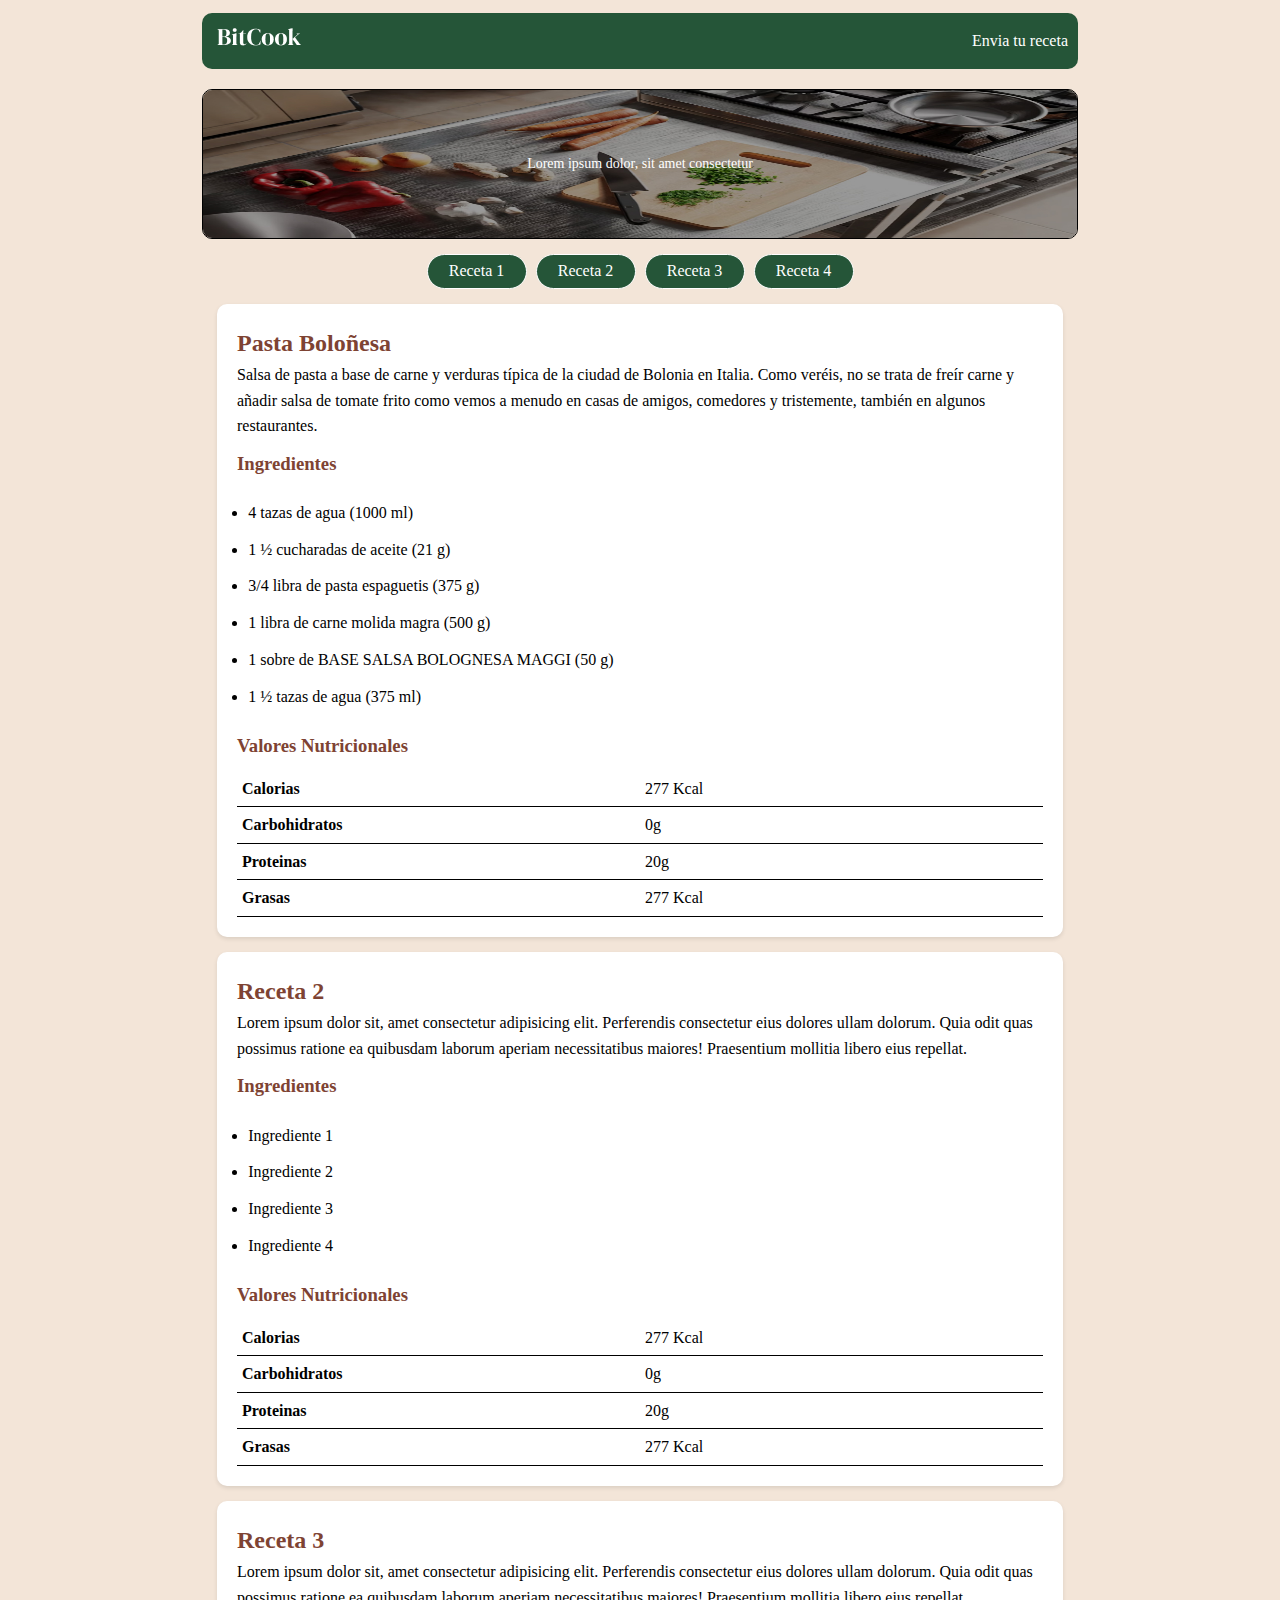
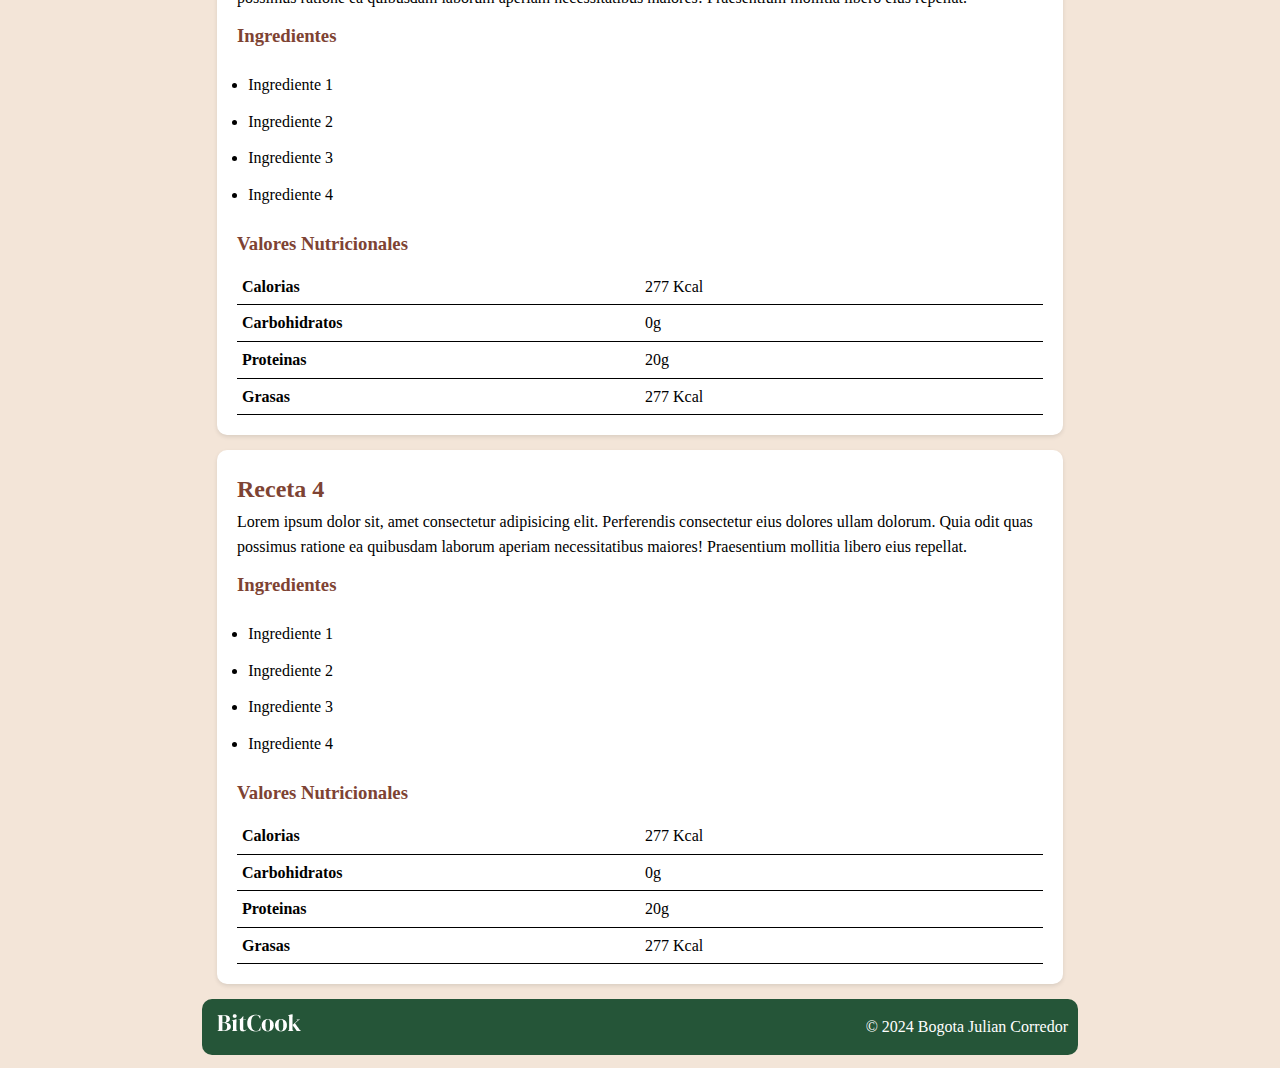
==== index.html @ 84a3e3f4 "AddRecipe" ====
<!DOCTYPE html>
<html lang="en">
  <head>
    <meta charset="UTF-8" />
    <meta name="viewport" content="width=device-width, initial-scale=1.0" />
    <link rel="preconnect" href="https://fonts.googleapis.com" />
    <link rel="preconnect" href="https://fonts.gstatic.com" crossorigin />
    <link
      href="https://fonts.googleapis.com/css2?family=DM+Sans:ital,opsz,wght@0,9..40,100..1000;1,9..40,100..1000&display=swap"
      rel="stylesheet"
    />
    <link rel="stylesheet" type="text/css" href="css/style.css" />
    <title>Document</title>
  </head>
  <body>
    <div class="container">
      <header class="header">
        <div class="logo">
          <img src="img/img2.png" alt="BitCook Logo" />
        </div>
        <p class="pie-pagina">Envia tu receta</p>
      </header>

      <div class="imga" id="im">
        <img src="img/hero.jpg" alt="Cooking ingredients" />
        <div class="text">Lorem ipsum dolor, sit amet consectetur</div>
      </div>

      <nav >
        <ul id="first">
          <li class="uno"><a href="#receta1">Receta 1</a></li>
          <li class="uno"><a href="#receta2">Receta 2</a></li>
          <li class="uno"><a href="#receta3">Receta 3</a></li>
          <li class="uno"><a href="#receta4">Receta 4</a></li>
        </ul>
      </nav>

      <main>
        <section class="receta receta1" id="receta1">
          <a href="pagina1.html">
          <h2>Pasta Boloñesa</h2>
          </a>
          <p>
            Salsa de pasta a base de carne y verduras típica de la ciudad de Bolonia en Italia. Como veréis, no se trata de freír carne
            y añadir salsa de tomate frito como vemos a menudo en casas de amigos, comedores y tristemente, también en algunos restaurantes.
          </p>
          <div>
            <h3>Ingredientes</h3>
            <ul>
              <li>4 tazas de agua (1000 ml)</li>
              <li>1 ½ cucharadas de aceite (21 g)</li>
              <li>3/4 libra de pasta espaguetis (375 g)</li>
              <li>1 libra de carne molida magra (500 g)</li>
              <li>1 sobre de BASE SALSA BOLOGNESA MAGGI (50 g)</li>
              <li>1 ½ tazas de agua (375 ml)</li>
            </ul>
          </div>
          <div>
            <h3>Valores Nutricionales</h3>
            <table class="valores-nutricionales">
              <tr>
                <th>Calorias</th>
                <td>277 Kcal</td>
              </tr>
              <tr>
                <th>Carbohidratos</th>
                <td>0g</td>
              </tr>
              <tr>
                <th>Proteinas</th>
                <td>20g</td>
              </tr>
              <tr>
                <th>Grasas</th>
                <td>277 Kcal</td>
              </tr>
            </table>
          </div>
        </section>

        <section class="receta receta2" id="receta2">
          <h2>Receta 2</h2>
          <p>
            Lorem ipsum dolor sit, amet consectetur adipisicing elit. Perferendis
            consectetur eius dolores ullam dolorum. Quia odit quas possimus
            ratione ea quibusdam laborum aperiam necessitatibus maiores!
            Praesentium mollitia libero eius repellat.
          </p>
          <div>
            <h3>Ingredientes</h3>
            <ul>
              <li>Ingrediente 1</li>
              <li>Ingrediente 2</li>
              <li>Ingrediente 3</li>
              <li>Ingrediente 4</li>
            </ul>
          </div>

          <div>
            <h3>Valores Nutricionales</h3>
            <table class="valores-nutricionales">
              <tr>
                <th>Calorias</th>
                <td>277 Kcal</td>
              </tr>
              <tr>
                <th>Carbohidratos</th>
                <td>0g</td>
              </tr>
              <tr>
                <th>Proteinas</th>
                <td>20g</td>
              </tr>
              <tr>
                <th>Grasas</th>
                <td>277 Kcal</td>
              </tr>
            </table>
          </div>
        </section>

        <section class="receta receta3" id="receta3">
          <h2>Receta 3</h2>
          <p>
            Lorem ipsum dolor sit, amet consectetur adipisicing elit. Perferendis
            consectetur eius dolores ullam dolorum. Quia odit quas possimus
            ratione ea quibusdam laborum aperiam necessitatibus maiores!
            Praesentium mollitia libero eius repellat.
          </p>
          <div>
            <h3>Ingredientes</h3>
            <ul>
              <li>Ingrediente 1</li>
              <li>Ingrediente 2</li>
              <li>Ingrediente 3</li>
              <li>Ingrediente 4</li>
            </ul>
          </div>
          <div>
            <h3>Valores Nutricionales</h3>
            <table class="valores-nutricionales">
              <tr>
                <th>Calorias</th>
                <td>277 Kcal</td>
              </tr>
              <tr>
                <th>Carbohidratos</th>
                <td>0g</td>
              </tr>
              <tr>
                <th>Proteinas</th>
                <td>20g</td>
              </tr>
              <tr>
                <th>Grasas</th>
                <td>277 Kcal</td>
              </tr>
            </table>
          </div>
        </section>
      </main>

      <section class="receta receta4" id="receta4">
        <h2>Receta 4</h2>
        <p>
          Lorem ipsum dolor sit, amet consectetur adipisicing elit. Perferendis
          consectetur eius dolores ullam dolorum. Quia odit quas possimus
          ratione ea quibusdam laborum aperiam necessitatibus maiores!
          Praesentium mollitia libero eius repellat.
        </p>
        <div>
          <h3>Ingredientes</h3>
          <ul>
            <li>Ingrediente 1</li>
            <li>Ingrediente 2</li>
            <li>Ingrediente 3</li>
            <li>Ingrediente 4</li>
          </ul>
        </div>

        <div>
          <h3>Valores Nutricionales</h3>
          <table class="valores-nutricionales">
            <tr>
              <th>Calorias</th>
              <td>277 Kcal</td>
            </tr>
            <tr>
              <th>Carbohidratos</th>
              <td>0g</td>
            </tr>
            <tr>
              <th>Proteinas</th>
              <td>20g</td>
            </tr>
            <tr>
              <th>Grasas</th>
              <td>277 Kcal</td>
            </tr>
          </table>
        </div>
      </section>

      

      <footer>
        <div class="logo">
          <img src="img/img2.png" alt="BitCook" />
        </div>
        <p class="pie-pagina">© 2024 Bogota Julian Corredor</p>
      </footer>
    </div>

    <button id="backToTop">^</button>

    <script src="js/app.js"></script>
  </body>
</html>
---- css/style.css ----
* {
    margin: 0;
    padding: 0;
    box-sizing: border-box;
}

html {
    scroll-behavior: smooth;
}

body {
    background-color: #f3e5d8;
    font-family: "DM Serif Display", serif;
    line-height: 1.6;
}

:root {
    --primary-color: #255538;
    --secondary-color: #7e4333;
    --bg-color: #f3e5d8;
    --text-color: #ffffff;
    --border-radius: 10px;
}


h1 {
    background-color: green;
    color: var(--text-color);
    padding: 10px;
}

h2 {
    color: var(--secondary-color);
}

h2:hover{
    text-decoration: underline;
}

h3 {
    color: var(--secondary-color);
    padding-top: 10px;
    padding-bottom: 10px;
}

.header, footer {
    background-color: var(--primary-color);
    padding: 10px;
    border-radius: var(--border-radius);
    margin: 5px 0;
    display: flex;
    justify-content: space-between;
    align-items: center;
}

/* .header{
    position: sticky;
    top: 0;
    z-index: 2;
} */

.container {
    /* border: 1px solid; */
    padding: 8px 12px;
    max-width: 900px;
    margin: 0 auto;
    background-color: var(--bg-color);
}

.imga {
    display: flex;
    position: relative;
    border: 1px solid black;
    border-radius: var(--border-radius);
    height: 150px;
    margin-top: 20px;
    overflow: hidden;
    max-width: 100%;
    margin-bottom: 15px;
}

.imga img {
    width: 100%;
    height: auto;
    display: block;
}

nav ul {
    display: flex;
    justify-content: center;
    list-style-type: none;
    gap: 9px;
}

.uno {
    margin: 0;
    border: 1px solid;
    height: 35px;
    width: 100px;
    display: flex;
    justify-content: center;
    align-items: center;
    border-radius: 20px;
    background-color: var(--primary-color);
    color: var(--text-color);
    text-align: center;
}

a{
    color: var(--text-color);
    text-decoration: none;
}

a:hover {
    text-decoration: underline;
}

li {
    margin: 0.7rem;
}

.text {
    position: absolute;
    top: 50%;
    left: 50%;
    transform: translate(-50%, -50%);
    color: var(--text-color);
    font-size: 14px;
    padding: 10px;
    text-align: center;/* Para mejor legibilidad */
    border-radius: var(--border-radius);
}


.valores-nutricionales{
    width: 100%;
    border-collapse: collapse;
    table-layout: fixed;
    border-collapse: collapse;
    
}
td, th {
    border-bottom: 1px solid #000;
    padding: 5px;
    text-align: left;
}

.logo {
    margin: 5px;
}

.receta1, .receta2, .receta3, .receta4 {
    background-color: var(--text-color);
    padding: 20px;
    margin: 15px;
    border: none;
    border-radius: var(--border-radius);
    box-shadow: 0 2px 4px rgba(0, 0, 0, 0.1);
}

.pie-pagina {
    display: flex;
    align-items: center;
    color: var(--text-color);
}


#backToTop {
    position: fixed;
    bottom: 20px;
    right: 20px;
    padding: 10px 20px;
    background-color: #0a21a5;
    color: #fff;
    border: none;
    border-radius: 5px;
    cursor: pointer;
    display: none;
}



#backToTop:hover {
    background-color: #555;
}


@media screen and (max-width: 600px) {
    #im{
        display: none;
    }
    .imga img{
        display: none;
    }

    #first, .uno{
        flex-direction: column; 
        text-align: center;
        width: 100%;
        font-size: 25px;
        margin-top: 10px;
    }

    .uno{
        padding: 20px;
    }

    h2{
        font-size: 40px;
        text-wrap: balance;
    }

    .valores-nutricionales td {
        text-align: right;
        text-wrap: balance;
    }

    #backToTop{
        background-color: transparent;
        color: green;    
    }
}
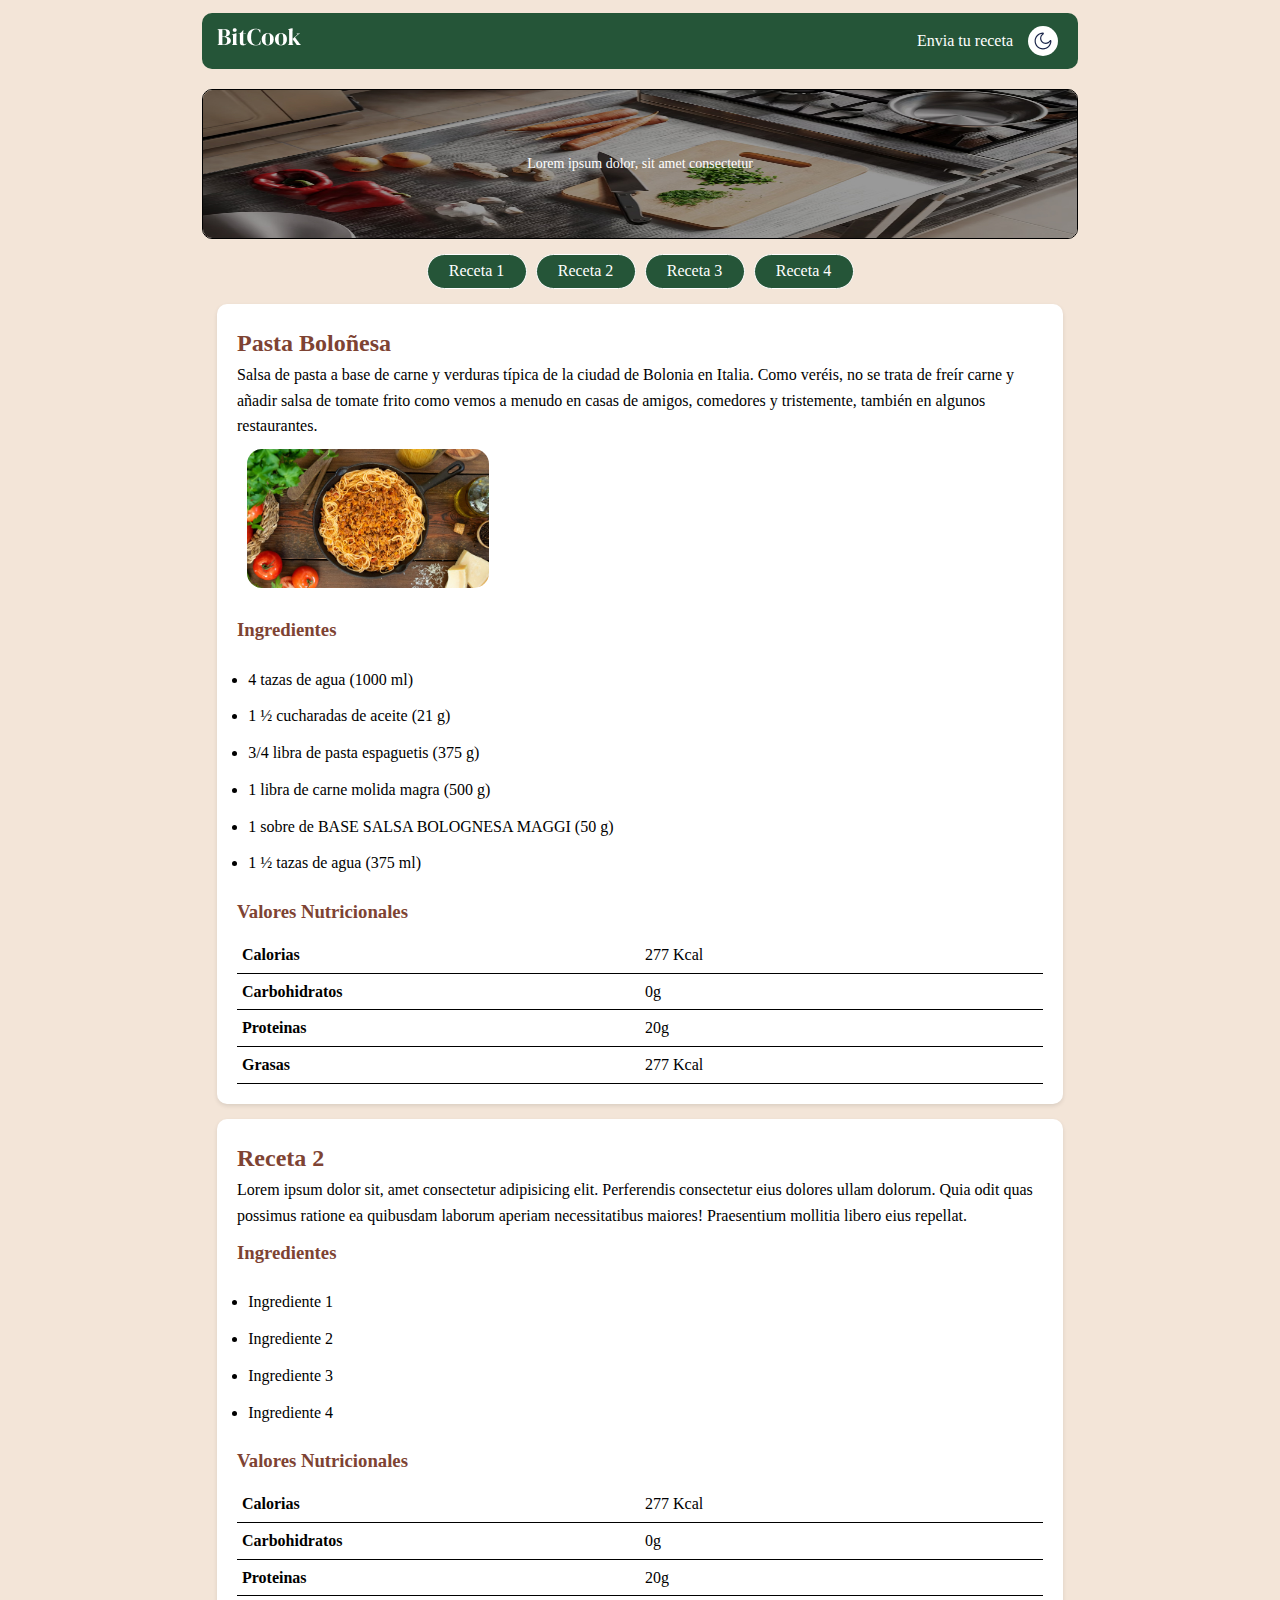
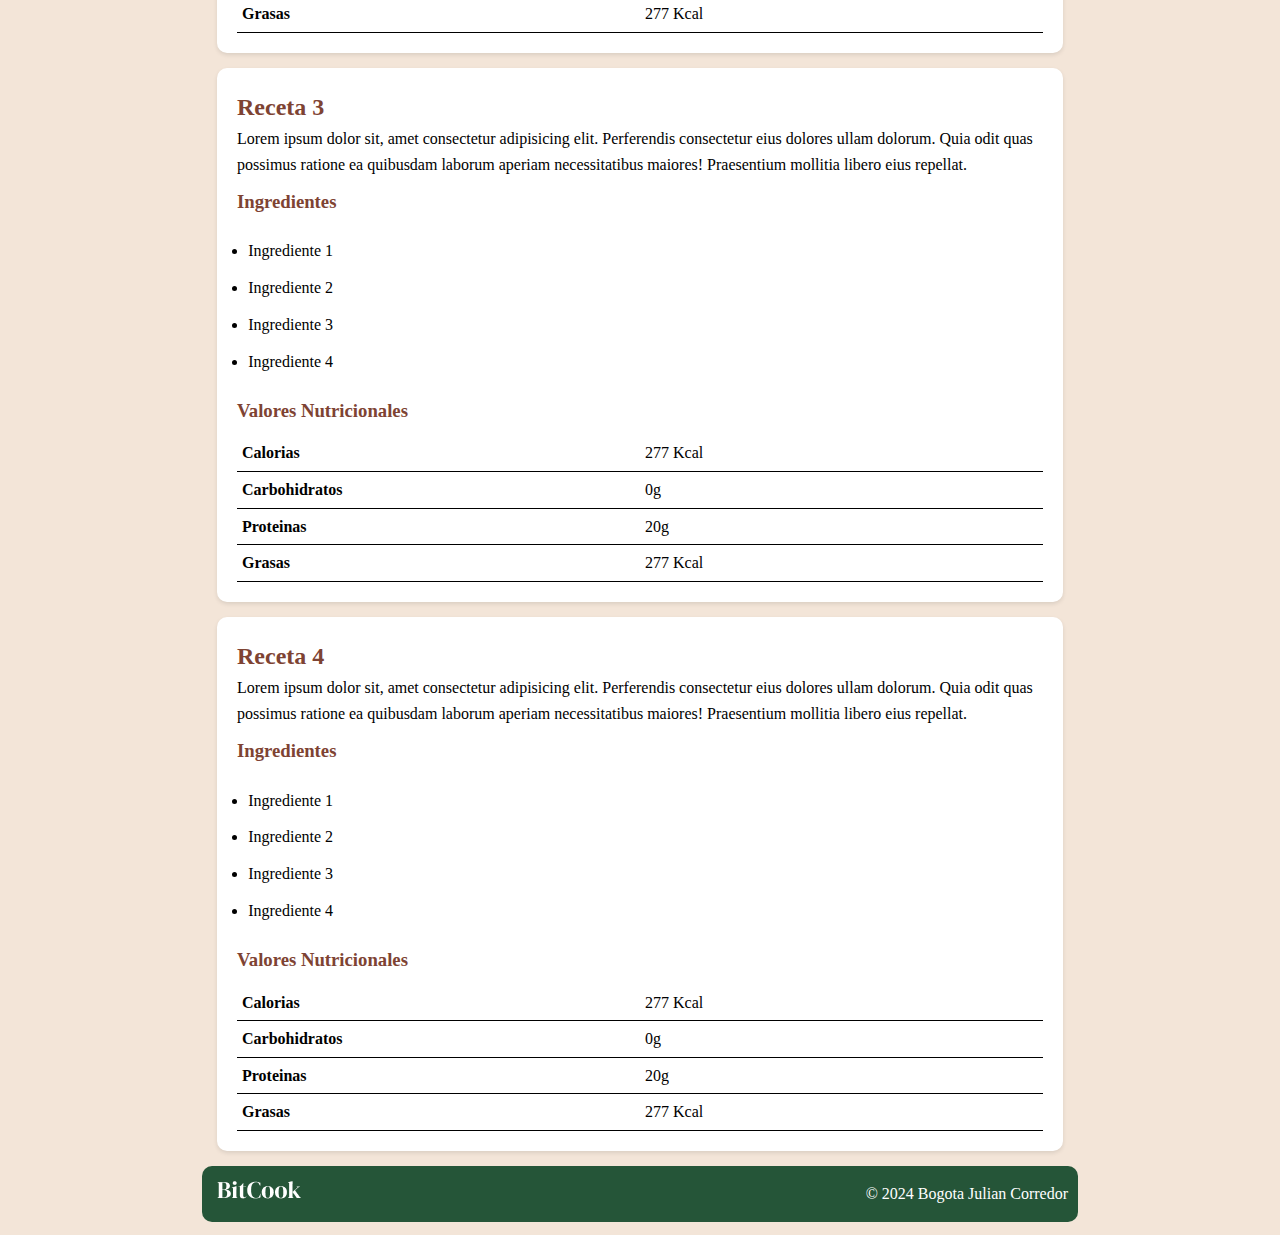
==== commit 776d503c: "Responsive Tablet-Mobile" ====
--- a/index.html
+++ b/index.html
@@ -15,10 +15,13 @@
   <body>
     <div class="container">
       <header class="header">
-        <div class="logo">
+        <div class="logo">   
           <img src="img/img2.png" alt="BitCook Logo" />
         </div>
-        <p class="pie-pagina">Envia tu receta</p>
+        <div class="icon">
+        <p class="header-pagina">Envia tu receta</p>
+        <img class="luna"src="img/untitled.svg" alt="">
+        </div>
       </header>
 
       <div class="imga" id="im">
@@ -44,6 +47,9 @@
             Salsa de pasta a base de carne y verduras típica de la ciudad de Bolonia en Italia. Como veréis, no se trata de freír carne
             y añadir salsa de tomate frito como vemos a menudo en casas de amigos, comedores y tristemente, también en algunos restaurantes.
           </p>
+          <div id="img">
+            <img src="img/pasta.jpg" alt="Receta Pasta">
+          </div>
           <div>
             <h3>Ingredientes</h3>
             <ul>
--- a/css/style.css
+++ b/css/style.css
@@ -60,6 +60,31 @@
     z-index: 2;
 } */
 
+
+.icon{
+    display: flex;
+    justify-content: space-between;
+    align-items: center;
+    gap: 15px;
+}
+
+
+ .icon .luna{
+    display: flex;
+    justify-content: space-between;
+    height: 30px;
+    width: 30px;
+    background-color: var(--text-color);
+    border-radius: 50%;
+    margin-right: 10px;
+    
+}
+
+.icon .header-pagina{
+    color: var(--text-color);
+}
+
+
 .container {
     /* border: 1px solid; */
     padding: 8px 12px;
@@ -86,6 +111,12 @@
     display: block;
 }
 
+#img img{
+    width:30%;
+    height: 50%;
+    border-radius: 15px;
+    margin: 10px;
+}
 nav ul {
     display: flex;
     justify-content: center;
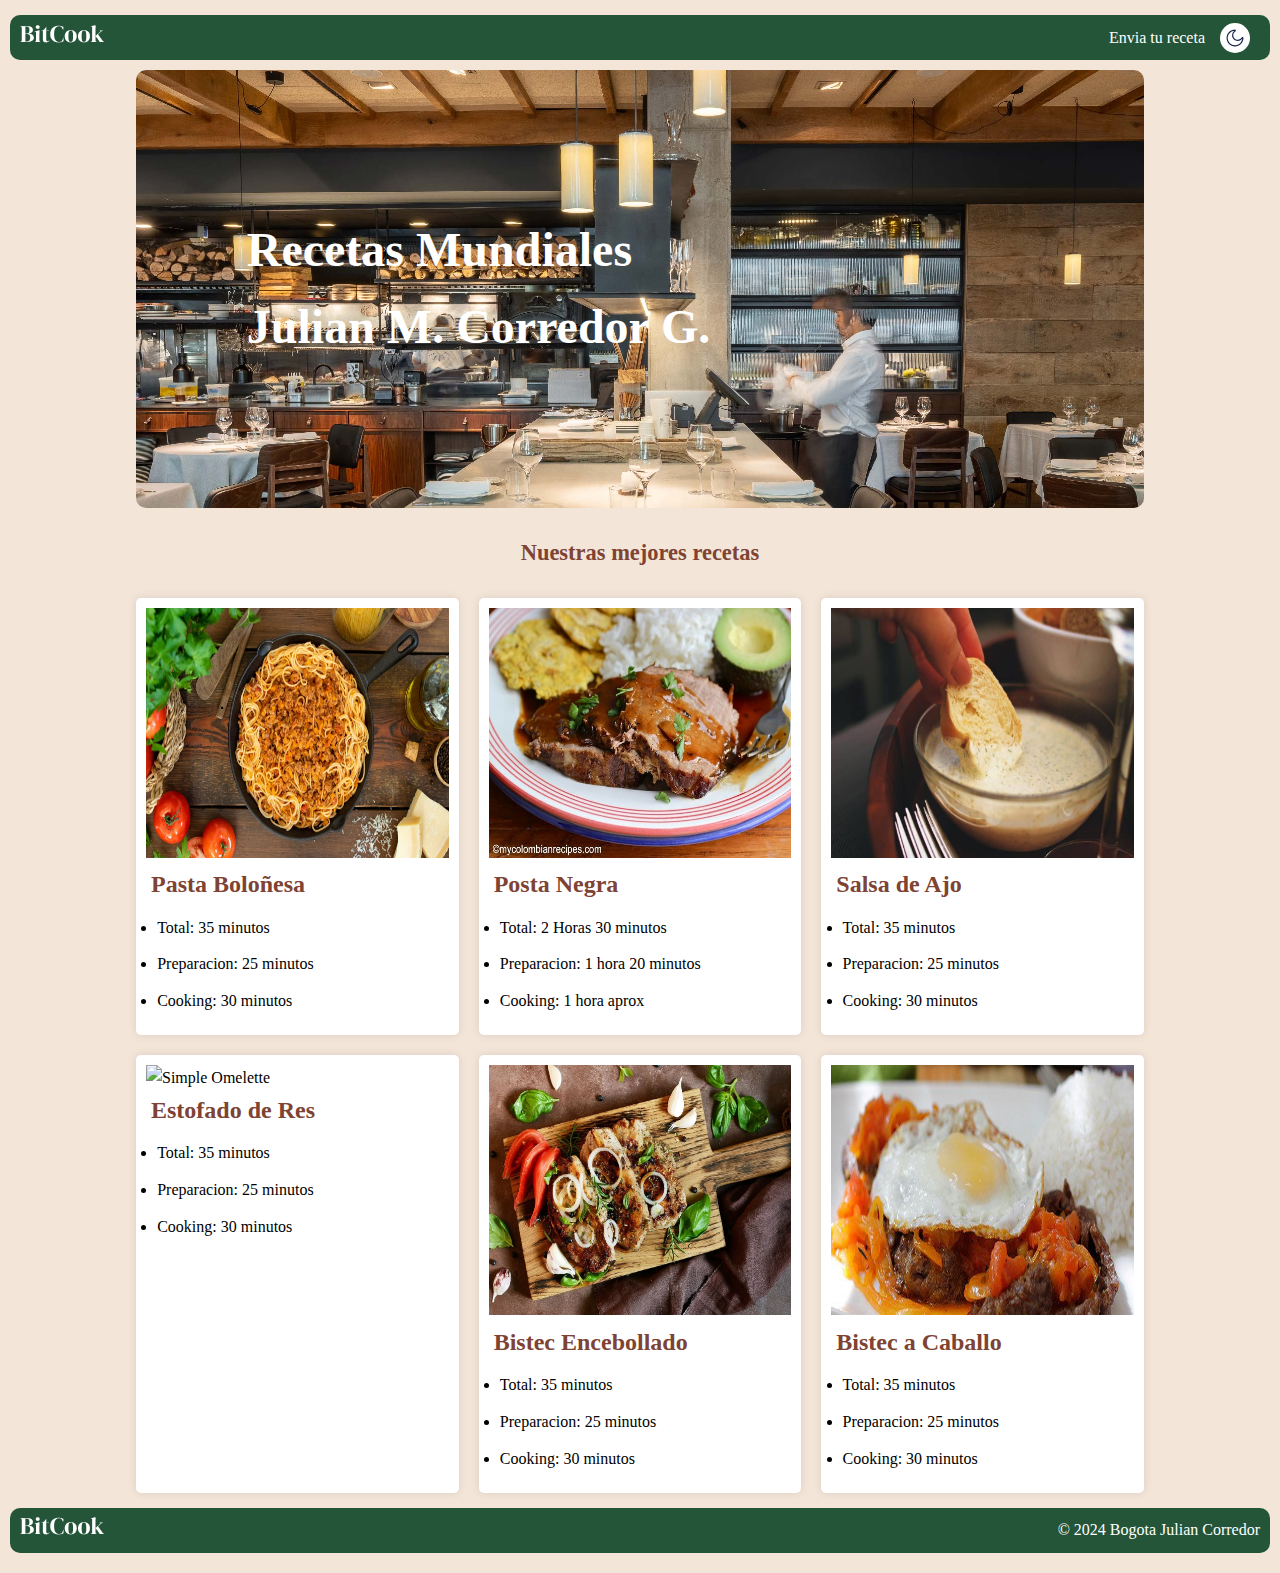
==== commit 75873e0b: "new Index/Responsive index, add recipes photos" ====
--- a/index.html
+++ b/index.html
@@ -1,224 +1,111 @@
 <!DOCTYPE html>
 <html lang="en">
-  <head>
-    <meta charset="UTF-8" />
-    <meta name="viewport" content="width=device-width, initial-scale=1.0" />
+<head>
+    <meta charset="UTF-8">
+    <meta name="viewport" content="width=device-width, initial-scale=1.0">
     <link rel="preconnect" href="https://fonts.googleapis.com" />
     <link rel="preconnect" href="https://fonts.gstatic.com" crossorigin />
     <link
       href="https://fonts.googleapis.com/css2?family=DM+Sans:ital,opsz,wght@0,9..40,100..1000;1,9..40,100..1000&display=swap"
       rel="stylesheet"
     />
-    <link rel="stylesheet" type="text/css" href="css/style.css" />
-    <title>Document</title>
-  </head>
+    <title>Recetas Mundiales JMCG</title>
+    <link rel="stylesheet" href="css/styles.css">
+ </head>
   <body>
-    <div class="container">
-      <header class="header">
-        <div class="logo">   
-          <img src="img/img2.png" alt="BitCook Logo" />
-        </div>
-        <div class="icon">
-        <p class="header-pagina">Envia tu receta</p>
-        <img class="luna"src="img/untitled.svg" alt="">
-        </div>
-      </header>
-
-      <div class="imga" id="im">
-        <img src="img/hero.jpg" alt="Cooking ingredients" />
-        <div class="text">Lorem ipsum dolor, sit amet consectetur</div>
-      </div>
-
-      <nav >
-        <ul id="first">
-          <li class="uno"><a href="#receta1">Receta 1</a></li>
-          <li class="uno"><a href="#receta2">Receta 2</a></li>
-          <li class="uno"><a href="#receta3">Receta 3</a></li>
-          <li class="uno"><a href="#receta4">Receta 4</a></li>
-        </ul>
-      </nav>
-
-      <main>
-        <section class="receta receta1" id="receta1">
-          <a href="pagina1.html">
-          <h2>Pasta Boloñesa</h2>
-          </a>
-          <p>
-            Salsa de pasta a base de carne y verduras típica de la ciudad de Bolonia en Italia. Como veréis, no se trata de freír carne
-            y añadir salsa de tomate frito como vemos a menudo en casas de amigos, comedores y tristemente, también en algunos restaurantes.
-          </p>
-          <div id="img">
-            <img src="img/pasta.jpg" alt="Receta Pasta">
-          </div>
-          <div>
-            <h3>Ingredientes</h3>
-            <ul>
-              <li>4 tazas de agua (1000 ml)</li>
-              <li>1 ½ cucharadas de aceite (21 g)</li>
-              <li>3/4 libra de pasta espaguetis (375 g)</li>
-              <li>1 libra de carne molida magra (500 g)</li>
-              <li>1 sobre de BASE SALSA BOLOGNESA MAGGI (50 g)</li>
-              <li>1 ½ tazas de agua (375 ml)</li>
-            </ul>
-          </div>
-          <div>
-            <h3>Valores Nutricionales</h3>
-            <table class="valores-nutricionales">
-              <tr>
-                <th>Calorias</th>
-                <td>277 Kcal</td>
-              </tr>
-              <tr>
-                <th>Carbohidratos</th>
-                <td>0g</td>
-              </tr>
-              <tr>
-                <th>Proteinas</th>
-                <td>20g</td>
-              </tr>
-              <tr>
-                <th>Grasas</th>
-                <td>277 Kcal</td>
-              </tr>
-            </table>
-          </div>
+    <div id="grid-container">
+        <header class="header">
+            <div class="logo">
+                <a href="index.html">
+                  <img src="img/img2.png" alt="BitCook Logo" />
+                </a>
+              </div>
+              <div class="icon">
+                <a href="">
+                <p class="header-pagina">Envia tu receta</p>
+                </a>
+                <img id="luna" src="img/untitled.svg" alt="" />
+              </div>
+        </header>
+        <section>
+            <div id="img-principal">
+                <h1>Recetas Mundiales <br> Julian M. Corredor G.</h1>
+            </div>
         </section>
-
-        <section class="receta receta2" id="receta2">
-          <h2>Receta 2</h2>
-          <p>
-            Lorem ipsum dolor sit, amet consectetur adipisicing elit. Perferendis
-            consectetur eius dolores ullam dolorum. Quia odit quas possimus
-            ratione ea quibusdam laborum aperiam necessitatibus maiores!
-            Praesentium mollitia libero eius repellat.
-          </p>
-          <div>
-            <h3>Ingredientes</h3>
-            <ul>
-              <li>Ingrediente 1</li>
-              <li>Ingrediente 2</li>
-              <li>Ingrediente 3</li>
-              <li>Ingrediente 4</li>
-            </ul>
-          </div>
-
-          <div>
-            <h3>Valores Nutricionales</h3>
-            <table class="valores-nutricionales">
-              <tr>
-                <th>Calorias</th>
-                <td>277 Kcal</td>
-              </tr>
-              <tr>
-                <th>Carbohidratos</th>
-                <td>0g</td>
-              </tr>
-              <tr>
-                <th>Proteinas</th>
-                <td>20g</td>
-              </tr>
-              <tr>
-                <th>Grasas</th>
-                <td>277 Kcal</td>
-              </tr>
-            </table>
-          </div>
-        </section>
-
-        <section class="receta receta3" id="receta3">
-          <h2>Receta 3</h2>
-          <p>
-            Lorem ipsum dolor sit, amet consectetur adipisicing elit. Perferendis
-            consectetur eius dolores ullam dolorum. Quia odit quas possimus
-            ratione ea quibusdam laborum aperiam necessitatibus maiores!
-            Praesentium mollitia libero eius repellat.
-          </p>
-          <div>
-            <h3>Ingredientes</h3>
-            <ul>
-              <li>Ingrediente 1</li>
-              <li>Ingrediente 2</li>
-              <li>Ingrediente 3</li>
-              <li>Ingrediente 4</li>
-            </ul>
-          </div>
-          <div>
-            <h3>Valores Nutricionales</h3>
-            <table class="valores-nutricionales">
-              <tr>
-                <th>Calorias</th>
-                <td>277 Kcal</td>
-              </tr>
-              <tr>
-                <th>Carbohidratos</th>
-                <td>0g</td>
-              </tr>
-              <tr>
-                <th>Proteinas</th>
-                <td>20g</td>
-              </tr>
-              <tr>
-                <th>Grasas</th>
-                <td>277 Kcal</td>
-              </tr>
-            </table>
-          </div>
-        </section>
-      </main>
-
-      <section class="receta receta4" id="receta4">
-        <h2>Receta 4</h2>
-        <p>
-          Lorem ipsum dolor sit, amet consectetur adipisicing elit. Perferendis
-          consectetur eius dolores ullam dolorum. Quia odit quas possimus
-          ratione ea quibusdam laborum aperiam necessitatibus maiores!
-          Praesentium mollitia libero eius repellat.
-        </p>
-        <div>
-          <h3>Ingredientes</h3>
-          <ul>
-            <li>Ingrediente 1</li>
-            <li>Ingrediente 2</li>
-            <li>Ingrediente 3</li>
-            <li>Ingrediente 4</li>
-          </ul>
-        </div>
-
-        <div>
-          <h3>Valores Nutricionales</h3>
-          <table class="valores-nutricionales">
-            <tr>
-              <th>Calorias</th>
-              <td>277 Kcal</td>
-            </tr>
-            <tr>
-              <th>Carbohidratos</th>
-              <td>0g</td>
-            </tr>
-            <tr>
-              <th>Proteinas</th>
-              <td>20g</td>
-            </tr>
-            <tr>
-              <th>Grasas</th>
-              <td>277 Kcal</td>
-            </tr>
-          </table>
-        </div>
-      </section>
-
-      
-
-      <footer>
-        <div class="logo">
-          <img src="img/img2.png" alt="BitCook" />
-        </div>
-        <p class="pie-pagina">© 2024 Bogota Julian Corredor</p>
-      </footer>
+        <article>
+            <div class="art">
+                <h3>Nuestras mejores recetas</h3>
+            </div>
+        </article>
+        
+        <main class="recipes">  
+            <div class="recipe-list">
+                <div class="recipe-card1">
+                    <img src="img/pasta.jpg" alt="Simple Omelette">
+                    <a href="pagina1.html">
+                    <h2>Pasta Boloñesa</h2>
+                    </a>
+                    <li>Total: 35 minutos</li>
+                    <li>Preparacion: 25 minutos</li>
+                    <li>Cooking: 30 minutos</li>
+                </div>
+                
+                <div class="recipe-card2">
+                    <img src="img/Posta-Negra.jpg" alt="Simple Omelette">
+                    <a href="">
+                    <h2>Posta Negra</h2>
+                    </a>
+                    <li>Total: 2 Horas 30 minutos</li>
+                    <li>Preparacion: 1 hora 20 minutos</li>
+                    <li>Cooking: 1 hora aprox</li>
+                </div>
+                <div class="recipe-card3">
+                    <img src="img/garlic-sauce.jpg" alt="Simple Omelette">
+                    <a href="">
+                    <h2>Salsa de Ajo</h2>
+                    </a>
+                    <li>Total: 35 minutos</li>
+                    <li>Preparacion: 25 minutos</li>
+                    <li>Cooking: 30 minutos</li>
+                </div>
+                <div class="recipe-card4">
+                    <img src="img/Estofado-de-Carne-Beef.webp" alt="Simple Omelette">
+                    <a href="">
+                    <h2>Estofado de Res</h2>
+                    </a>
+                    <li>Total: 35 minutos</li>
+                    <li>Preparacion: 25 minutos</li>
+                    <li>Cooking: 30 minutos</li>
+                </div>
+                <div class="recipe-card5">
+                    <img src="img/capon-relleno.webp" alt="Simple Omelette">
+                    <a href="">
+                    <h2>Bistec Encebollado</h2>
+                    </a>
+                    <li>Total: 35 minutos</li>
+                    <li>Preparacion: 25 minutos</li>
+                    <li>Cooking: 30 minutos</li>
+                </div>
+                <div class="recipe-card6">
+                    <img src="img/Bistec-a-caballo.jpg" alt="Simple Omelette">
+                    <a href="">
+                    <h2>Bistec a Caballo</h2>
+                    </a>
+                    <li>Total: 35 minutos</li>
+                    <li>Preparacion: 25 minutos</li>
+                    <li>Cooking: 30 minutos</li>
+                </div>
+            </div>
+        </main>
+        <footer>
+            <div class="logo">
+                <img src="img/img2.png" alt="BitCook" />
+              </div>
+              <p class="pie-pagina">© 2024 Bogota Julian Corredor</p>
+        </footer>
     </div>
 
-    <button id="backToTop">^</button>
-
     <script src="js/app.js"></script>
+    <script src="js/modes.js"></script>
   </body>
-</html>
+</html> --- a/css/styles.css
+++ b/css/styles.css
@@ -0,0 +1,305 @@
+*{
+    box-sizing: border-box;
+    margin: 0;
+}
+
+html {
+    scroll-behavior: smooth;
+}
+
+body {
+    background-color: var(--bg-color);
+    font-family: "DM Serif Display", serif;
+    line-height: 1.6;
+}
+:root {
+    --primary-color: #255538;
+    --secondary-color: #7e4333;
+    --bg-color: #f3e5d8;
+    --text-color: #ffffff;
+    --p-color: #000000;
+    --border-radius: 10px;
+    --li-color: #000000;
+    --header-color:#ffffff;
+    --pie-color:#ffffff;
+    --backToTop: #255538;
+    --icon-color: #ffffff;
+    --uno-color: #ffffff;
+    --inst-color: #F7F0F4;
+}
+
+.dark-mode{
+    --bg-color: #000000;
+    --text-color: #2f2f2f;
+    --secondary-color : #ffffff;
+    --p-color : #ffffff;
+    --li-color: #ffffff;
+    --header-color: #ffffff;
+    --pie-color:#ffffff;
+    --backToTop: #ffffff;
+    --icon-color: #ffffff;
+    --uno-color: #ffffff;
+    --inst-color: #4E4D4E;
+}
+h1 {
+    color: var(--header-color);
+    padding: 10px;
+}
+
+h2 {
+    color: var(--secondary-color);
+    padding-left: 5px;
+}
+
+h2:hover{
+    text-decoration: underline;
+}
+
+h3 {
+    color: var(--secondary-color);
+    padding-top: 10px;
+    padding-bottom: 10px;
+}
+
+#grid-container{
+    display: grid;
+    
+    /* background-color: rgb(97, 124, 231); */
+    grid-template-columns: 1fr 1fr 1fr ;
+    grid-template-rows: 60px 1fr 30px 1fr 1fr 60px;
+
+    margin: 10px;
+}
+p{
+    color: var(--p-color);
+}
+.header, footer {
+    grid-area: 1/1/1/6;
+    background-color: var(--primary-color);
+    padding: 10px;
+    border-radius: var(--border-radius);
+    margin: 5px 0;
+    display: flex;
+    justify-content: space-between;
+    align-items: center;
+    margin-bottom: 10px;
+}
+
+/* .header{
+    position: sticky;
+    top: 0;
+    z-index: 2;
+} */
+
+.header-pagina{
+    color: var(--header-color);
+}
+
+.icon{
+    display: flex;
+    justify-content: space-between;
+    align-items: center;
+    gap: 15px;
+}
+
+
+ .icon #luna{
+    display: flex;
+    justify-content: space-between;
+    height: 30px;
+    width: 30px;
+    background-color: var(--icon-color);
+    border-radius: 50%;
+    margin-right: 10px;
+    
+}
+
+
+header nav ul{
+    list-style: none;
+    display: flex;
+    padding: 0;
+    gap: 20px;
+
+}
+
+section{
+
+    background-image: url("../../img/pp.jpg");
+    background-size:cover;
+    background-repeat: no-repeat;
+    border-radius: 10px;
+    grid-area: 2/1/3/5;
+    margin-left: 10%;
+    margin-right: 10%;
+    margin-bottom: 30px ;
+    display: flex;
+    font-size:x-large;
+    align-items:normal;
+}
+
+#img-principal{
+    margin-left: 10%;
+    margin-right: 10%;
+    background-image: url("../hero.jpg");
+    background-repeat: no-repeat;
+    display: flex;
+    align-items: center;
+    
+}
+
+article{
+    grid-area: 3/1/3/4;
+    margin-left: 10%;
+    margin-right: 10%;
+    font-size:larger;
+    display: flex;
+    align-items: center;
+    justify-content: center;
+   
+}
+
+main{
+    grid-area: 4/1/6/5;
+    margin-top: 20px;
+    margin-bottom: 10px;
+    margin-left: 10%;
+    margin-right: 10%;
+}
+
+
+a{
+    color: var(--uno-color);
+    text-decoration: none;
+}
+
+a:hover {
+    text-decoration: underline;
+}
+
+li {
+    margin: 0.7rem;
+    color: var(--li-color);
+}
+
+
+
+
+/* .recipe-list {
+    display: grid;
+    /* grid-template-columns: 1fr 1fr 1fr;
+    grid-row: 1fr 1fr; */
+
+.recipe-list{
+    margin-top: 10px;
+    display: grid;
+    grid-template-columns: repeat(3, 1fr);
+    grid-template-rows: auto;
+    gap: 20px;
+
+}
+
+.recipe-list img{
+    width: 100%;
+    height: 250px;
+}
+
+.recipe-card1, .recipe-card2, .recipe-card3, .recipe-card4, .recipe-card5, .recipe-card6 {
+    background-color: var(--text-color);
+    padding: 10px;
+    border-radius: 5px;
+    box-shadow: 0 0 10px rgba(0, 0, 0, 0.1);
+}
+
+/* .recipe-card1{
+    grid-area: 4/1/1/4;
+}
+.recipe-card2{
+    grid-area: 4/2/2/4;
+}
+.recipe-card3{
+    grid-area: 4/3/3/4;
+}
+.recipe-card4{
+    grid-area: 6/1/5/1;
+}
+.recipe-card5{
+    grid-area: 5/2/2/5;
+}
+.recipe-card6{
+    grid-area: 5/3/6/5;
+} */
+
+
+footer{
+    grid-area: 6/1/6/6;
+
+}
+
+.pie-pagina {
+    display: flex;
+    align-items: center;
+    color: var(--pie-color);
+}
+
+
+@media screen and (max-width: 900px) {
+    
+    
+    #grid-container{
+        grid-template-columns: repeat(2, 1fr);
+        grid-template-rows: repeat(7,auto);
+        height: 100vh;
+        margin: 0px;
+        box-sizing: border-box;
+        
+        
+
+    }
+
+    section{
+        height: 100%;
+    }
+
+    article{
+        display: flex;
+        align-items: center;
+        justify-content: center;
+        font-size: medium;
+
+    }
+
+    main{
+        margin-top: 0;
+        .recipe-list{
+            grid-template-columns: repeat(2,1fr);
+        }
+
+        li{
+            font-size: small;
+        }
+        
+    }
+}
+
+@media screen and (max-width: 600px) {
+    #grid-container{
+        grid-template-columns: 1fr;
+        
+    }
+
+    article{
+        display: flex;
+        align-items: center;
+        padding-bottom: 5px;
+    }
+
+    main{
+        .recipe-list{
+            grid-template-columns: 1fr;
+            
+        }
+
+        
+    }
+}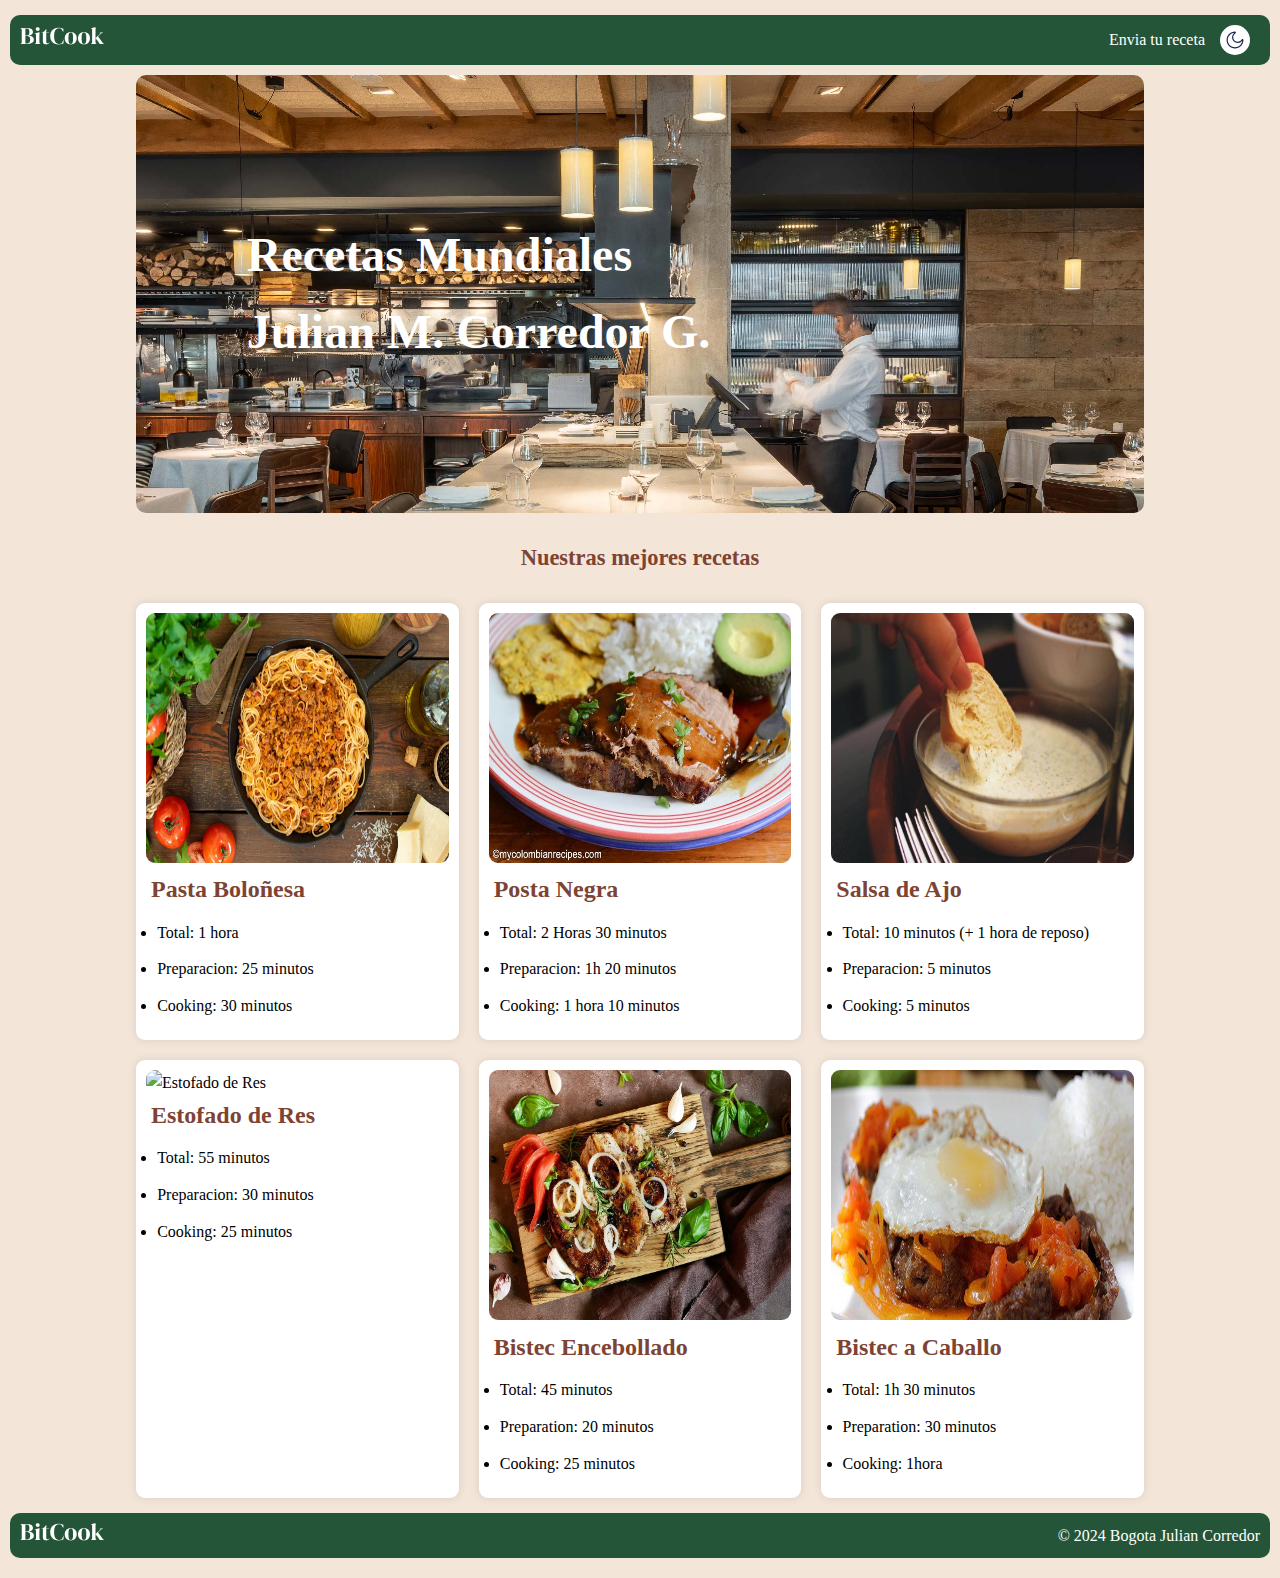
==== commit 655cdcfe: "Add-recipe pages" ====
--- a/index.html
+++ b/index.html
@@ -10,7 +10,7 @@
       rel="stylesheet"
     />
     <title>Recetas Mundiales JMCG</title>
-    <link rel="stylesheet" href="css/styles.css">
+    <link rel="stylesheet" href="css/style-pag-principal.css">
  </head>
   <body>
     <div id="grid-container">
@@ -41,59 +41,59 @@
         <main class="recipes">  
             <div class="recipe-list">
                 <div class="recipe-card1">
-                    <img src="img/pasta.jpg" alt="Simple Omelette">
-                    <a href="pagina1.html">
+                    <img src="img/pasta.jpg" alt="Pasta Boloñesa">
+                    <a href="pagina-pasta.html">
                     <h2>Pasta Boloñesa</h2>
                     </a>
-                    <li>Total: 35 minutos</li>
+                    <li>Total: 1 hora</li>
                     <li>Preparacion: 25 minutos</li>
                     <li>Cooking: 30 minutos</li>
                 </div>
                 
                 <div class="recipe-card2">
-                    <img src="img/Posta-Negra.jpg" alt="Simple Omelette">
-                    <a href="">
+                    <img src="img/Posta-Negra.jpg" alt="Posta Negra">
+                    <a href="pagina-postaNegra.html">
                     <h2>Posta Negra</h2>
                     </a>
                     <li>Total: 2 Horas 30 minutos</li>
-                    <li>Preparacion: 1 hora 20 minutos</li>
-                    <li>Cooking: 1 hora aprox</li>
+                    <li>Preparacion: 1h 20 minutos</li>
+                    <li>Cooking: 1 hora 10 minutos</li>
                 </div>
                 <div class="recipe-card3">
-                    <img src="img/garlic-sauce.jpg" alt="Simple Omelette">
-                    <a href="">
+                    <img src="img/garlic-sauce.jpg" alt="Salsa de Ajo">
+                    <a href="pagina-salsaAjo.html">
                     <h2>Salsa de Ajo</h2>
                     </a>
-                    <li>Total: 35 minutos</li>
-                    <li>Preparacion: 25 minutos</li>
-                    <li>Cooking: 30 minutos</li>
+                    <li>Total: 10 minutos (+ 1 hora de reposo)</li>
+                    <li>Preparacion: 5 minutos</li>
+                    <li>Cooking: 5 minutos</li>
                 </div>
                 <div class="recipe-card4">
-                    <img src="img/Estofado-de-Carne-Beef.webp" alt="Simple Omelette">
-                    <a href="">
+                    <img src="img/Estofado-de-Carne-Beef.webp" alt="Estofado de Res">
+                    <a href="pagina-estofadoRes.html">
                     <h2>Estofado de Res</h2>
                     </a>
-                    <li>Total: 35 minutos</li>
-                    <li>Preparacion: 25 minutos</li>
-                    <li>Cooking: 30 minutos</li>
+                    <li>Total: 55 minutos</li>
+                    <li>Preparacion: 30 minutos</li>
+                    <li>Cooking: 25 minutos</li>
                 </div>
                 <div class="recipe-card5">
-                    <img src="img/capon-relleno.webp" alt="Simple Omelette">
-                    <a href="">
+                    <img src="img/capon-relleno.webp" alt="Bistec Encebollado">
+                    <a href="pagina.bistecEncebollado.html">
                     <h2>Bistec Encebollado</h2>
                     </a>
-                    <li>Total: 35 minutos</li>
-                    <li>Preparacion: 25 minutos</li>
-                    <li>Cooking: 30 minutos</li>
+                    <li>Total: 45 minutos</li>
+                    <li>Preparation: 20 minutos</li>
+                    <li>Cooking: 25 minutos</li>
                 </div>
                 <div class="recipe-card6">
-                    <img src="img/Bistec-a-caballo.jpg" alt="Simple Omelette">
-                    <a href="">
+                    <img src="img/Bistec-a-caballo.jpg" alt="Bistec a Caballo">
+                    <a href="pagina-bistecCaballo.html">
                     <h2>Bistec a Caballo</h2>
                     </a>
-                    <li>Total: 35 minutos</li>
-                    <li>Preparacion: 25 minutos</li>
-                    <li>Cooking: 30 minutos</li>
+                    <li>Total: 1h 30 minutos</li>
+                    <li>Preparation: 30 minutos</li>
+                    <li>Cooking: 1hora </li>
                 </div>
             </div>
         </main>
@@ -105,6 +105,8 @@
         </footer>
     </div>
 
+    <button id="backToTop">^</button>
+
     <script src="js/app.js"></script>
     <script src="js/modes.js"></script>
   </body>
--- a/css/style-pag-principal.css
+++ b/css/style-pag-principal.css
@@ -0,0 +1,305 @@
+*{
+    box-sizing: border-box;
+    margin: 0;
+    padding: 0;
+}
+
+html {
+    scroll-behavior: smooth;
+}
+
+body {
+    background-color: var(--bg-color);
+    font-family: "DM Serif Display", serif;
+    line-height: 1.6;
+}
+:root {
+    --primary-color: #255538;
+    --secondary-color: #7e4333;
+    --bg-color: #f3e5d8;
+    --text-color: #ffffff;
+    --p-color: #000000;
+    --border-radius: 10px;
+    --li-color: #000000;
+    --header-color:#ffffff;
+    --pie-color:#ffffff;
+    --backToTop: #255538;
+    --icon-color: #ffffff;
+    --uno-color: #ffffff;
+    --inst-color: #F7F0F4;
+}
+
+.dark-mode{
+    --bg-color: #000000;
+    --text-color: #2f2f2f;
+    --secondary-color : #ffffff;
+    --p-color : #ffffff;
+    --li-color: #ffffff;
+    --header-color: #ffffff;
+    --pie-color:#ffffff;
+    --backToTop: #ffffff;
+    --icon-color: #ffffff;
+    --uno-color: #ffffff;
+    --inst-color: #4E4D4E;
+}
+h1 {
+    color: var(--header-color);
+    padding: 10px;
+}
+
+h2 {
+    color: var(--secondary-color);
+    padding-left: 5px;
+}
+
+h2:hover{
+    text-decoration: underline;
+}
+
+h3 {
+    color: var(--secondary-color);
+    padding-top: 10px;
+    padding-bottom: 10px;
+}
+
+#grid-container{
+    display: grid;
+    
+    /* background-color: rgb(97, 124, 231); */
+    grid-template-columns: 1fr 1fr 1fr ;
+    grid-template-rows: auto 1fr 30px 1fr 1fr auto;
+
+    margin: 10px;
+}
+p{
+    color: var(--p-color);
+}
+.header, footer {
+    grid-area: 1/1/1/6;
+    background-color: var(--primary-color);
+    padding: 10px;
+    border-radius: var(--border-radius);
+    margin: 5px 0;
+    display: flex;
+    justify-content: space-between;
+    align-items: center;
+    margin-bottom: 10px;
+}
+
+/* .header{
+    position: sticky;
+    top: 0;
+    z-index: 2;
+} */
+
+.header-pagina{
+    color: var(--header-color);
+}
+
+.icon{
+    display: flex;
+    justify-content: space-between;
+    align-items: center;
+    gap: 15px;
+}
+
+
+ .icon #luna{
+    display: flex;
+    justify-content: space-between;
+    height: 30px;
+    width: 30px;
+    background-color: var(--icon-color);
+    border-radius: 50%;
+    margin-right: 10px;
+    
+}
+
+
+header nav ul{
+    list-style: none;
+    display: flex;
+    padding: 0;
+    gap: 20px;
+
+}
+
+section{
+
+    background-image: url("../../img/pp.jpg");
+    background-size:cover;
+    background-repeat: no-repeat;
+    border-radius: 10px;
+    grid-area: 2/1/3/5;
+    margin-left: 10%;
+    margin-right: 10%;
+    margin-bottom: 30px ;
+    display: flex;
+    font-size:x-large;
+    align-items:normal;
+}
+
+#img-principal{
+    margin-left: 10%;
+    margin-right: 10%;
+    background-image: url("../hero.jpg");
+    background-repeat: no-repeat;
+    display: flex;
+    align-items: center;
+    
+}
+
+article{
+    grid-area: 3/1/3/4;
+    margin-left: 10%;
+    margin-right: 10%;
+    font-size:larger;
+    display: flex;
+    align-items: center;
+    justify-content: center;
+   
+}
+
+main{
+    grid-area: 4/1/6/5;
+    margin-top: 20px;
+    margin-bottom: 10px;
+    margin-left: 10%;
+    margin-right: 10%;
+}
+
+
+a{
+    color: var(--uno-color);
+    text-decoration: none;
+}
+
+a:hover {
+    text-decoration: underline;
+}
+
+li {
+    margin: 0.7rem;
+    color: var(--li-color);
+}
+
+
+.recipe-list{
+    margin-top: 10px;
+    display: grid;
+    grid-template-columns: repeat(3, 1fr);
+    grid-template-rows: auto;
+    gap: 20px;
+
+}
+
+.recipe-list img{
+    width: 100%;
+    height: 250px;
+    border-radius: 9px;
+}
+
+.recipe-card1, .recipe-card2, .recipe-card3, .recipe-card4, .recipe-card5, .recipe-card6 {
+    background-color: var(--text-color);
+    padding: 10px;
+    border-radius: 9px;
+    box-shadow: 0 0 10px rgba(0, 0, 0, 0.1);
+}
+
+
+footer{
+    grid-area: 6/1/6/6;
+
+}
+
+.pie-pagina {
+    display: flex;
+    align-items: center;
+    color: var(--pie-color);
+}
+
+#backToTop {
+    position: fixed;
+    bottom: 80px;
+    right: 20px;
+    /* padding: 10px 20px; */
+    background-color: var(--backToTop);
+    color: var( --text-color);
+    border: none;
+    height: 20px;
+    width: 25px;
+    border-radius: 50px;
+    cursor: pointer;
+    display: none;
+}
+
+
+
+#backToTop:hover {
+    background-color: #555;
+}
+
+
+
+@media screen and (max-width: 900px) {
+    
+    
+    #grid-container{
+        grid-template-columns: repeat(2, 1fr);
+        grid-template-rows: repeat(7,auto);
+        height: 100vh;
+        margin: 0;
+        box-sizing: border-box;
+
+        
+
+    }
+
+    section{
+        height: 100%;
+    }
+
+    article{
+        display: flex;
+        align-items: center;
+        justify-content: center;
+        font-size: medium;
+
+    }
+
+    main{
+        margin-top: 0;
+        .recipe-list{
+            grid-template-columns: repeat(2,1fr);
+        }
+
+        li{
+            font-size: small;
+        }
+        
+    }
+}
+
+@media screen and (max-width: 600px) {
+    #grid-container{
+        grid-template-columns: 1fr;
+        
+    }
+
+    article{
+        display: flex;
+        align-items: center;
+        padding-bottom: 5px;
+    }
+
+    main{
+        .recipe-list{
+            grid-template-columns: 1fr;
+            
+        }
+    }
+
+    #backToTop{
+        right: 5px;
+    }
+}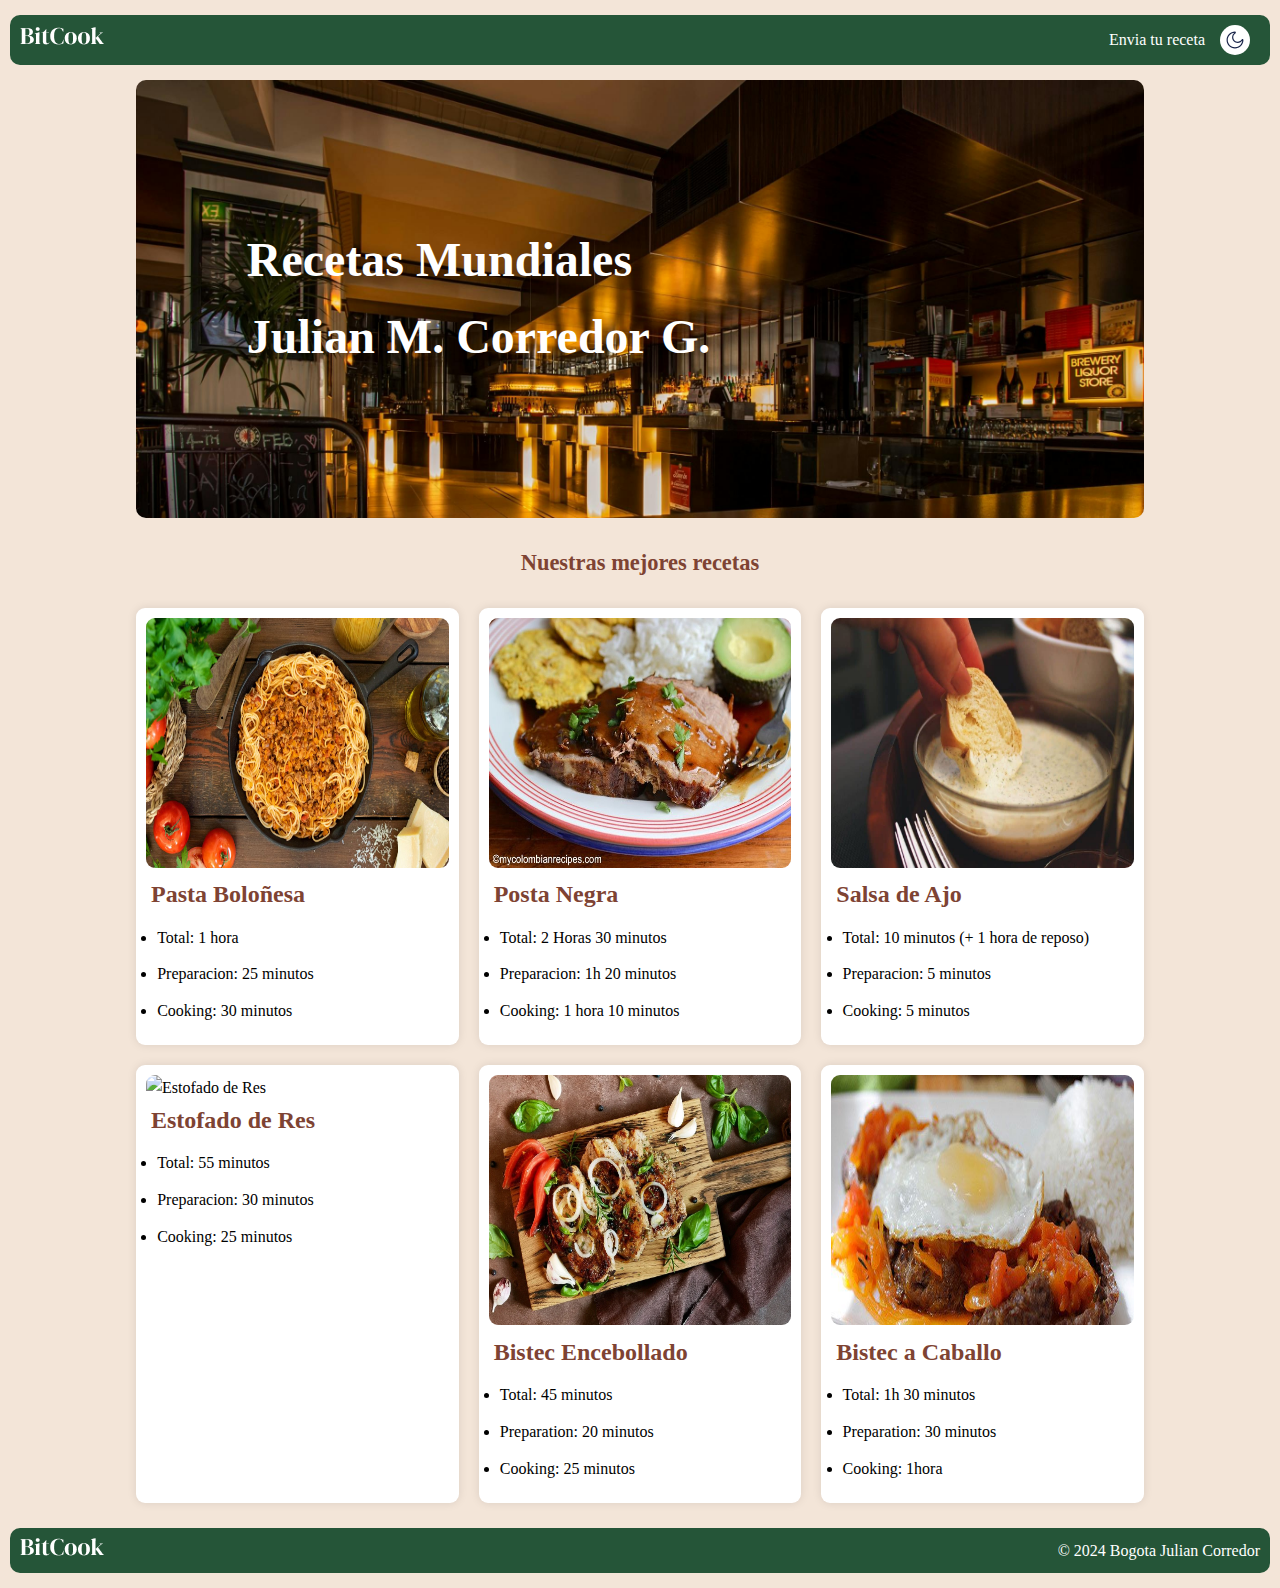
==== commit 602a8f3d: "add form" ====
--- a/index.html
+++ b/index.html
@@ -21,7 +21,7 @@
                 </a>
               </div>
               <div class="icon">
-                <a href="">
+                <a href="formulario.html">
                 <p class="header-pagina">Envia tu receta</p>
                 </a>
                 <img id="luna" src="img/untitled.svg" alt="" />
--- a/css/style-pag-principal.css
+++ b/css/style-pag-principal.css
@@ -83,7 +83,7 @@
     display: flex;
     justify-content: space-between;
     align-items: center;
-    margin-bottom: 10px;
+    /* margin-bottom: 10px; */
 }
 
 /* .header{
@@ -91,6 +91,10 @@
     top: 0;
     z-index: 2;
 } */
+
+.header{
+    margin-bottom: 15px;
+}
 
 .header-pagina{
     color: var(--header-color);
@@ -126,7 +130,7 @@
 
 section{
 
-    background-image: url("../../img/pp.jpg");
+    background-image: url("../../img/rest1.jpg");
     background-size:cover;
     background-repeat: no-repeat;
     border-radius: 10px;
@@ -209,7 +213,7 @@
 
 footer{
     grid-area: 6/1/6/6;
-
+    margin-top: 15px;
 }
 
 .pie-pagina {
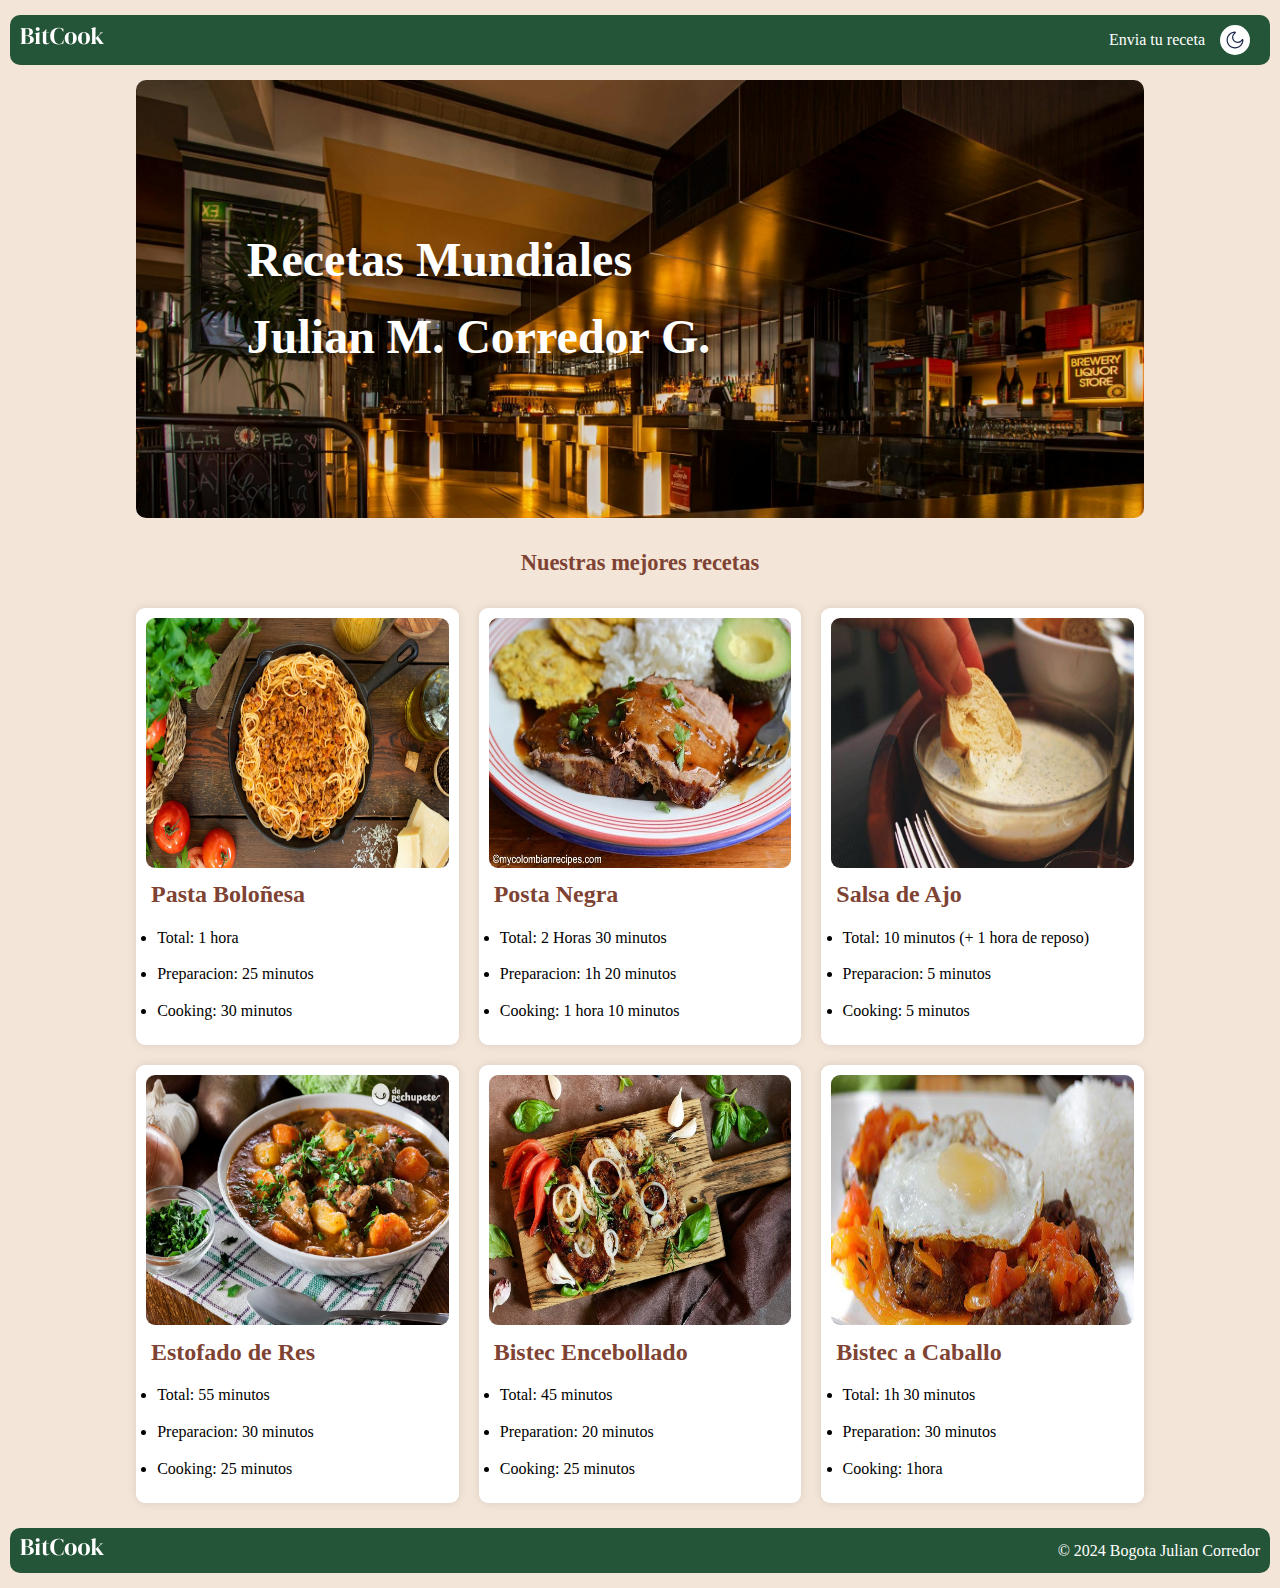
==== commit e854c179: "add recipe Img" ====
--- a/index.html
+++ b/index.html
@@ -69,7 +69,7 @@
                     <li>Cooking: 5 minutos</li>
                 </div>
                 <div class="recipe-card4">
-                    <img src="img/Estofado-de-Carne-Beef.webp" alt="Estofado de Res">
+                    <img src="./img/Estofado-de-carne-Beef.webp" alt="Estofado de Res">
                     <a href="pagina-estofadoRes.html">
                     <h2>Estofado de Res</h2>
                     </a>
